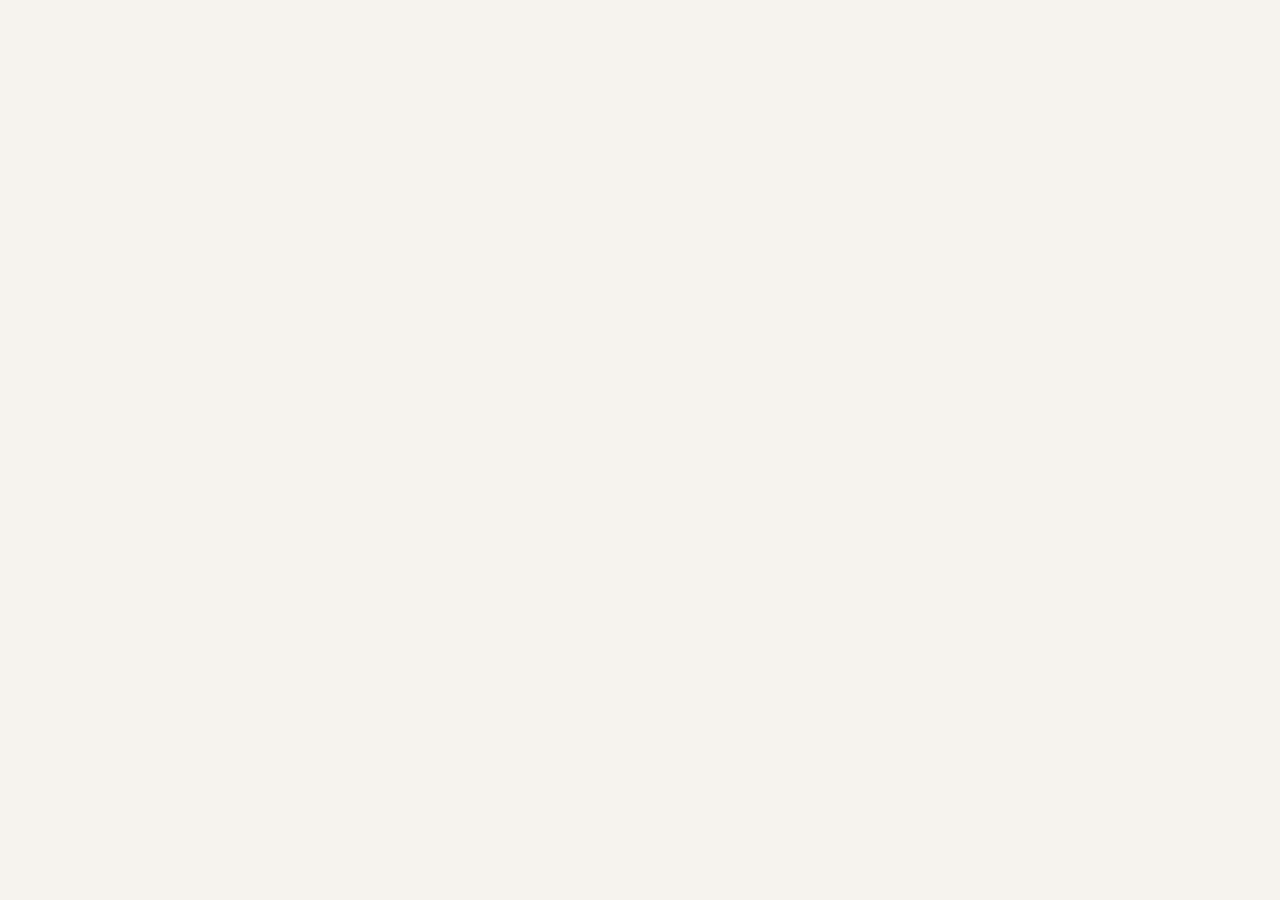
==== admin/index.html @ 93b1950e "Replace site with chungdoi Minimalism Do Dam invitation clone and /admin editor Static HTML/JS invit" ====
<!doctype html>
<html lang="vi">
<head>
<meta charset="utf-8">
<meta name="viewport" content="width=device-width, initial-scale=1">
<meta name="robots" content="noindex">
<title>Admin - Chỉnh sửa thiệp</title>
<style>
:root{--bg:#f6f3ef;--card:#fff;--ink:#2b1a1c;--mut:#7a6a6c;--line:#e3dad4;--pri:#511419;--pri2:#7a2a30}
*{box-sizing:border-box}body{margin:0;font:14px/1.45 system-ui,-apple-system,Segoe UI,Roboto,sans-serif;background:var(--bg);color:var(--ink)}
header{position:sticky;top:0;z-index:10;background:var(--pri);color:#fff;display:flex;gap:10px;align-items:center;padding:10px 16px;flex-wrap:wrap}
header h1{font-size:16px;margin:0;flex:1;min-width:140px}
button,.btn{font:inherit;border:0;border-radius:8px;padding:8px 14px;cursor:pointer;background:#fff;color:var(--pri);font-weight:600;text-decoration:none;display:inline-block}
button.pri{background:#c9a24a;color:#2b1a1c}button.ghost{background:transparent;color:inherit;border:1px solid rgba(255,255,255,.5)}
button.sm{padding:4px 9px;font-size:12px;background:#eee;color:var(--ink)}button.del{background:#fde4e4;color:#a11}
main{max-width:980px;margin:0 auto;padding:16px}
nav.tabs{display:flex;gap:6px;flex-wrap:wrap;margin-bottom:12px}
nav.tabs button{background:#fff;border:1px solid var(--line);color:var(--ink)}nav.tabs button.on{background:var(--pri);color:#fff;border-color:var(--pri)}
section{display:none;background:var(--card);border:1px solid var(--line);border-radius:12px;padding:16px;margin-bottom:14px}section.on{display:block}
.grid{display:grid;grid-template-columns:repeat(auto-fill,minmax(260px,1fr));gap:12px}
label.f{display:flex;flex-direction:column;gap:4px;font-weight:600;font-size:12px;color:var(--mut)}
label.f.wide{grid-column:1/-1}
input[type=text],input[type=date],input[type=time],input[type=url],input[type=number],input[type=password],textarea,select{width:100%;font:inherit;padding:8px 10px;border:1px solid var(--line);border-radius:8px;background:#fff;color:var(--ink)}
textarea{min-height:68px;resize:vertical}
.img{display:flex;gap:10px;align-items:center}.img img{width:64px;height:64px;object-fit:cover;border-radius:8px;border:1px solid var(--line);background:#eee}
.img .c{flex:1;display:flex;flex-direction:column;gap:6px}
.row{border:1px dashed var(--line);border-radius:10px;padding:10px;margin-bottom:10px;display:grid;grid-template-columns:repeat(auto-fill,minmax(200px,1fr));gap:10px;position:relative}
.row .tools{grid-column:1/-1;display:flex;gap:6px;justify-content:flex-end}
.hint{color:var(--mut);font-size:12px;margin:0 0 10px}
#login{max-width:340px;margin:12vh auto;background:#fff;padding:24px;border-radius:14px;border:1px solid var(--line);display:flex;flex-direction:column;gap:12px}
#login button{background:var(--pri);color:#fff}
#toast{position:fixed;bottom:16px;left:50%;transform:translateX(-50%);background:#222;color:#fff;padding:10px 16px;border-radius:10px;opacity:0;pointer-events:none;transition:.25s}#toast.on{opacity:1}
.colors{display:flex;gap:10px;flex-wrap:wrap}.colors .row{display:flex;align-items:center;padding:6px 8px;margin:0}
.hidden{display:none!important}
@media(max-width:600px){main{padding:10px}.grid{grid-template-columns:1fr}}
</style>
</head>
<body>
<div id="login" class="hidden">
  <h2 style="margin:0">Đăng nhập Admin</h2>
  <input id="pw" type="password" placeholder="Mật khẩu" autocomplete="current-password">
  <button id="loginBtn">Đăng nhập</button>
  <small id="loginErr" style="color:#a11"></small>
</div>
<div id="app" class="hidden">
  <header>
    <h1>Admin - Chỉnh sửa thiệp</h1>
    <a class="btn ghost" href="/?open=1" target="_blank" style="color:#fff">Xem thiệp ↗</a>
    <button class="ghost" id="resetBtn">Khôi phục mặc định</button>
    <button class="pri" id="saveBtn">Lưu thay đổi</button>
    <button class="ghost" id="logoutBtn">Thoát</button>
  </header>
  <main><nav class="tabs" id="tabs"></nav><div id="sections"></div></main>
</div>
<div id="toast"></div>
<script src="/admin/admin.js"></script>
</body>
</html>
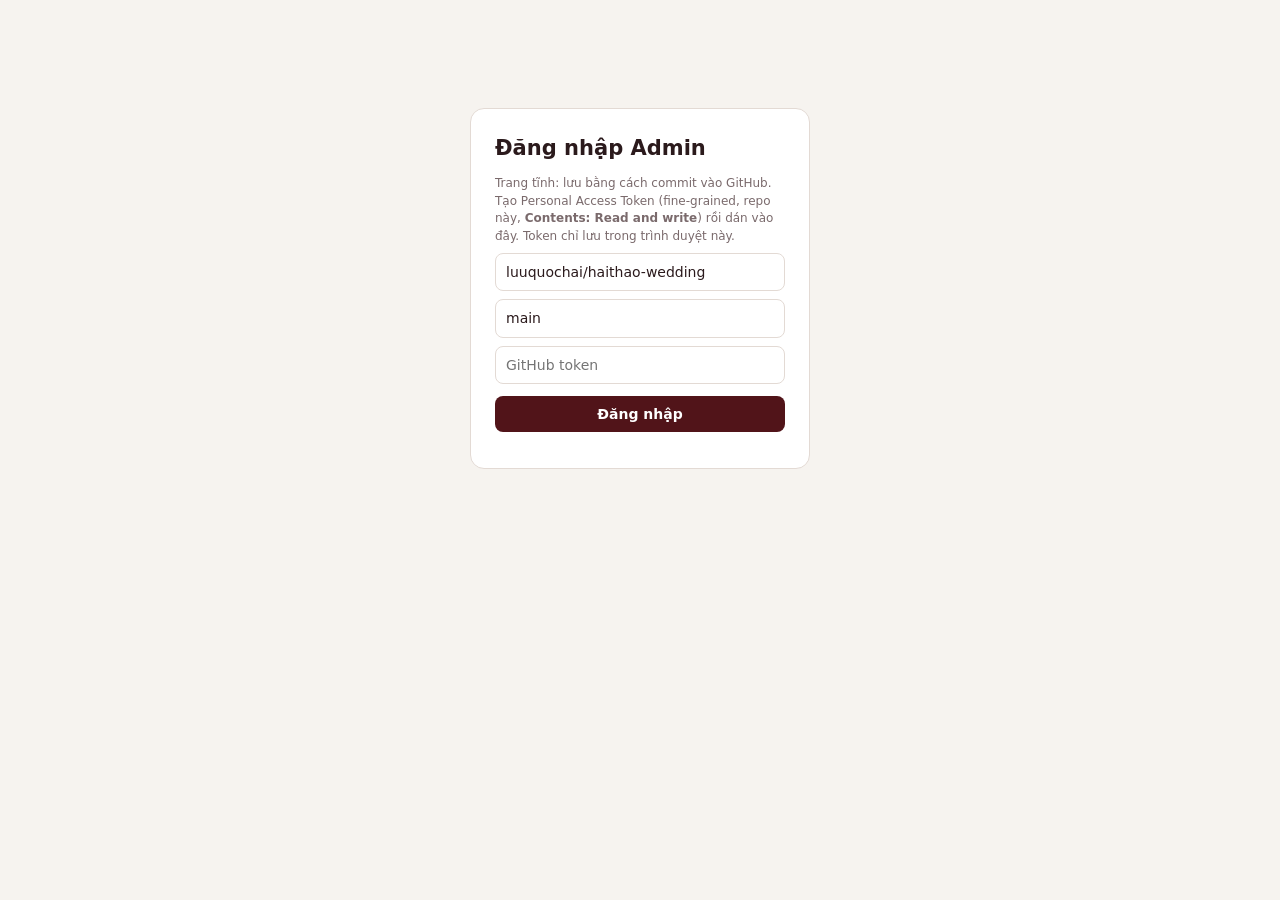
==== commit 0d9f4fb3: "Make site GitHub Pages friendly: relative paths, .nojekyll, admin saves via GitHub API - All asset/f" ====
--- a/admin/index.html
+++ b/admin/index.html
@@ -38,14 +38,20 @@
 <body>
 <div id="login" class="hidden">
   <h2 style="margin:0">Đăng nhập Admin</h2>
-  <input id="pw" type="password" placeholder="Mật khẩu" autocomplete="current-password">
+  <div id="pwBox"><input id="pw" type="password" placeholder="Mật khẩu" autocomplete="current-password"></div>
+  <div id="ghBox" class="hidden" style="display:flex;flex-direction:column;gap:8px">
+    <p class="hint" style="margin:0">Trang tĩnh: lưu bằng cách commit vào GitHub. Tạo Personal Access Token (fine-grained, repo này, <b>Contents: Read and write</b>) rồi dán vào đây. Token chỉ lưu trong trình duyệt này.</p>
+    <input id="ghRepo" type="text" placeholder="owner/repo">
+    <input id="ghBranch" type="text" placeholder="Nhánh (main)">
+    <input id="ghToken" type="password" placeholder="GitHub token" autocomplete="off">
+  </div>
   <button id="loginBtn">Đăng nhập</button>
   <small id="loginErr" style="color:#a11"></small>
 </div>
 <div id="app" class="hidden">
   <header>
     <h1>Admin - Chỉnh sửa thiệp</h1>
-    <a class="btn ghost" href="/?open=1" target="_blank" style="color:#fff">Xem thiệp ↗</a>
+    <a class="btn ghost" href="../?open=1" target="_blank" style="color:#fff">Xem thiệp ↗</a>
     <button class="ghost" id="resetBtn">Khôi phục mặc định</button>
     <button class="pri" id="saveBtn">Lưu thay đổi</button>
     <button class="ghost" id="logoutBtn">Thoát</button>
@@ -53,6 +59,6 @@
   <main><nav class="tabs" id="tabs"></nav><div id="sections"></div></main>
 </div>
 <div id="toast"></div>
-<script src="/admin/admin.js"></script>
+<script src="admin.js"></script>
 </body>
 </html>
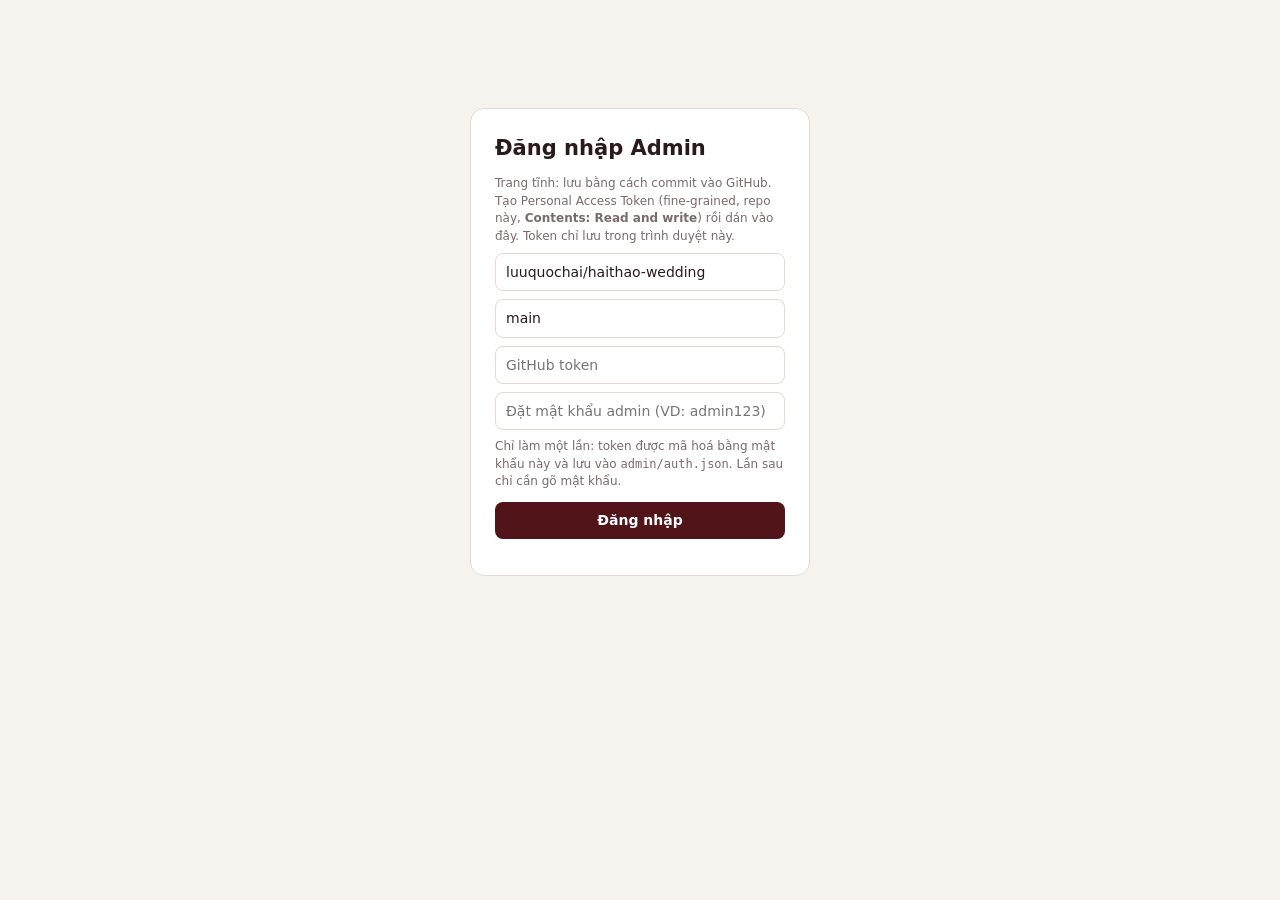
==== commit 326730a4: "Admin on static hosting: log in with a simple password The GitHub token is encrypted client-side (PB" ====
--- a/admin/index.html
+++ b/admin/index.html
@@ -44,7 +44,10 @@
     <input id="ghRepo" type="text" placeholder="owner/repo">
     <input id="ghBranch" type="text" placeholder="Nhánh (main)">
     <input id="ghToken" type="password" placeholder="GitHub token" autocomplete="off">
+    <input id="ghNewPw" type="text" placeholder="Đặt mật khẩu admin (VD: admin123)" autocomplete="off">
+    <p class="hint" style="margin:0">Chỉ làm một lần: token được mã hoá bằng mật khẩu này và lưu vào <code>admin/auth.json</code>. Lần sau chỉ cần gõ mật khẩu.</p>
   </div>
+  <a id="resetAuth" href="#" class="hidden" style="font-size:12px;color:#7a6a6c">Đổi token / mật khẩu</a>
   <button id="loginBtn">Đăng nhập</button>
   <small id="loginErr" style="color:#a11"></small>
 </div>
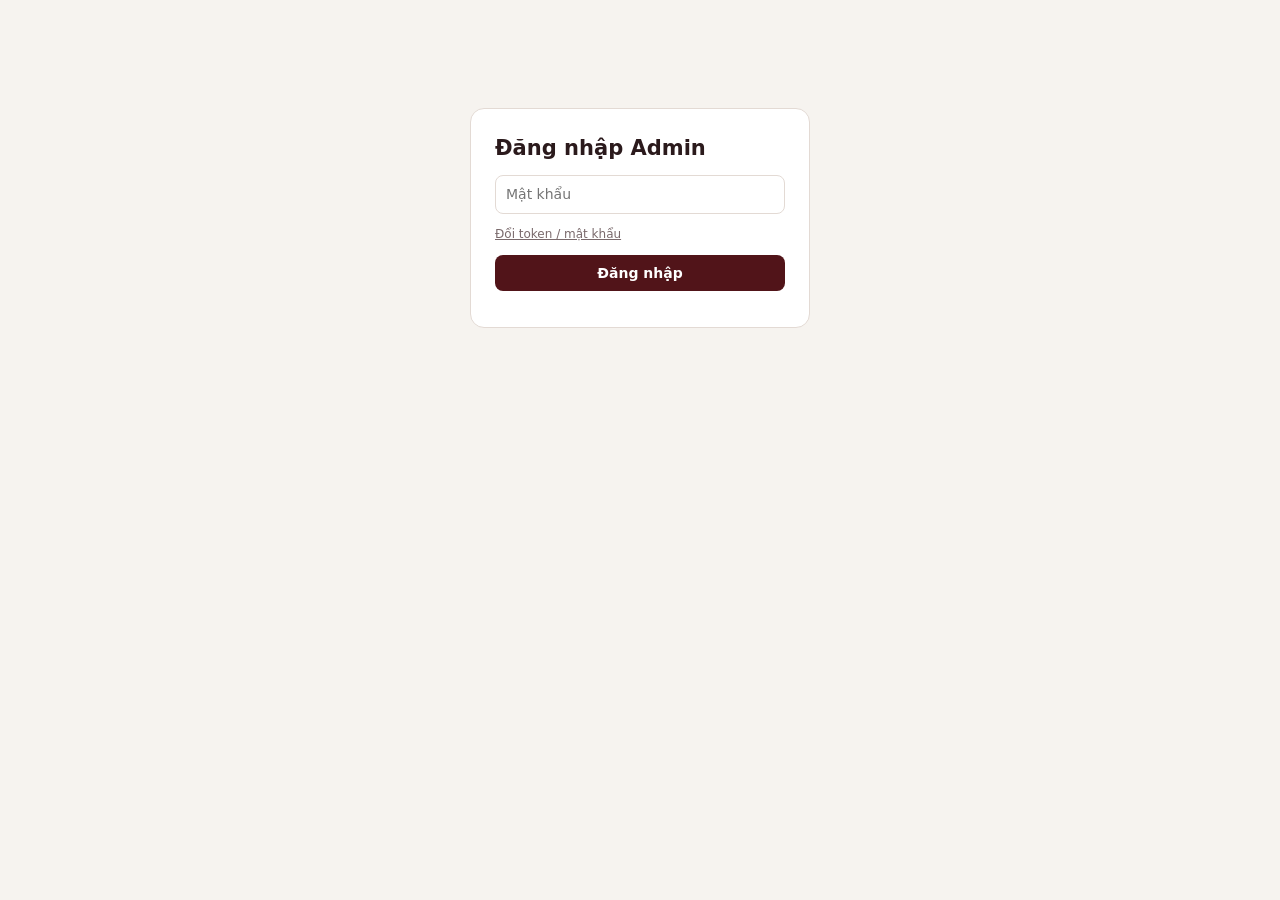
==== commit 3e6f5b61: "Admin: fix invisible 'Xem thiệp' button (white on white) Co-Authored-By: Claude Sonnet 5.5 <noreply@" ====
--- a/admin/index.html
+++ b/admin/index.html
@@ -11,7 +11,7 @@
 header{position:sticky;top:0;z-index:10;background:var(--pri);color:#fff;display:flex;gap:10px;align-items:center;padding:10px 16px;flex-wrap:wrap}
 header h1{font-size:16px;margin:0;flex:1;min-width:140px}
 button,.btn{font:inherit;border:0;border-radius:8px;padding:8px 14px;cursor:pointer;background:#fff;color:var(--pri);font-weight:600;text-decoration:none;display:inline-block}
-button.pri{background:#c9a24a;color:#2b1a1c}button.ghost{background:transparent;color:inherit;border:1px solid rgba(255,255,255,.5)}
+button.pri{background:#c9a24a;color:#2b1a1c}button.ghost,a.btn.ghost{background:transparent;color:#fff;border:1px solid rgba(255,255,255,.5)}
 button.sm{padding:4px 9px;font-size:12px;background:#eee;color:var(--ink)}button.del{background:#fde4e4;color:#a11}
 main{max-width:980px;margin:0 auto;padding:16px}
 nav.tabs{display:flex;gap:6px;flex-wrap:wrap;margin-bottom:12px}
@@ -54,7 +54,7 @@
 <div id="app" class="hidden">
   <header>
     <h1>Admin - Chỉnh sửa thiệp</h1>
-    <a class="btn ghost" href="../?open=1" target="_blank" style="color:#fff">Xem thiệp ↗</a>
+    <a class="btn ghost" href="../?open=1" target="_blank">Xem thiệp ↗</a>
     <button class="ghost" id="resetBtn">Khôi phục mặc định</button>
     <button class="pri" id="saveBtn">Lưu thay đổi</button>
     <button class="ghost" id="logoutBtn">Thoát</button>
